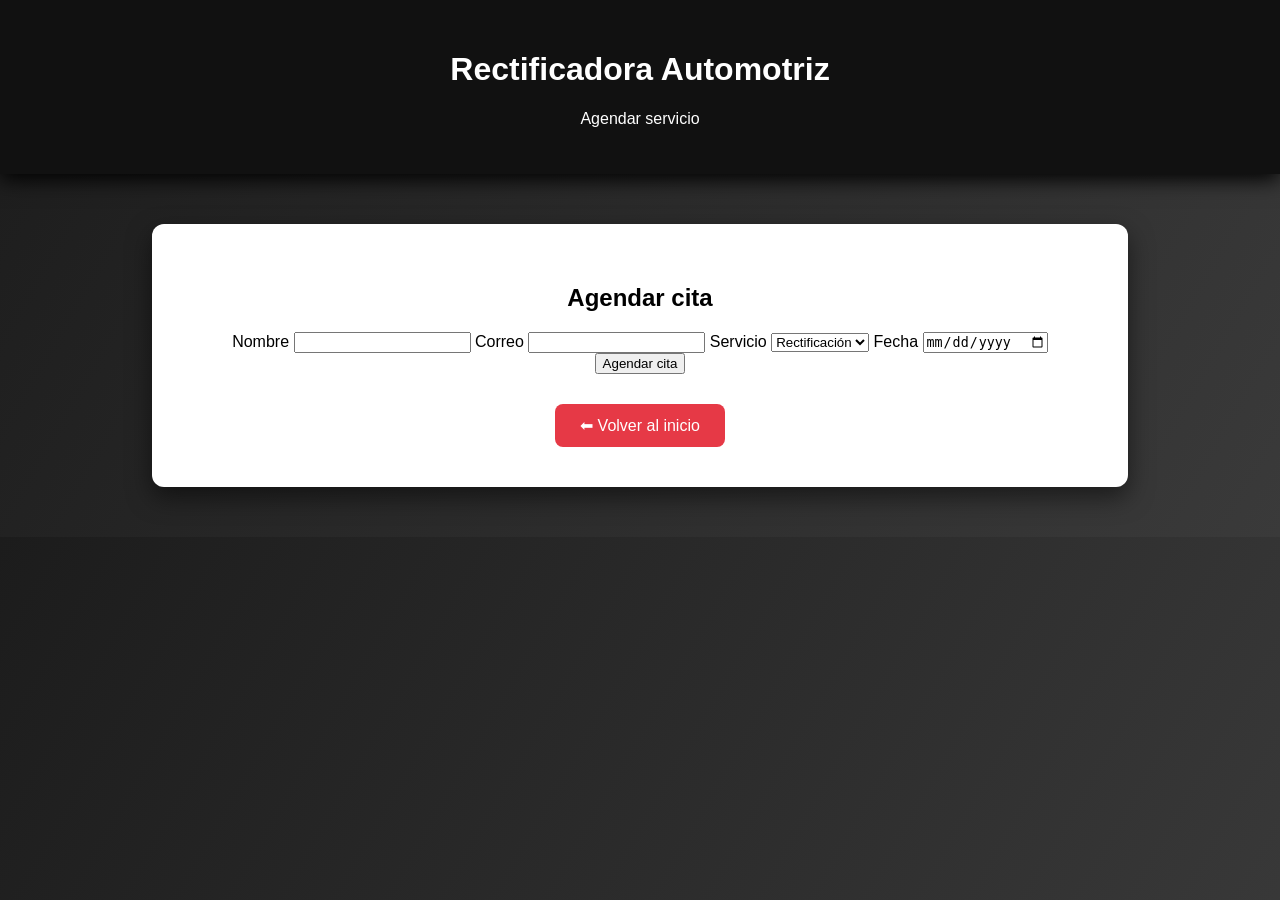
==== consultas.html @ a3625910 "Add files via upload" ====
<!DOCTYPE html>
<html lang="es">

<head>
<meta charset="UTF-8">
<title>Consultas</title>
<link rel="stylesheet" href="styles.css">
</head>

<body>

<header>
<h1>Rectificadora Automotriz</h1>
<p>Agendar servicio</p>
</header>

<div class="contenido">

<h2>Agendar cita</h2>

<form>

<label>Nombre</label>
<input type="text">

<label>Correo</label>
<input type="email">

<label>Servicio</label>

<select>
<option>Rectificación</option>
<option>Reparación</option>
<option>Pintado</option>
<option>Lavado</option>
<option>Encerado</option>
</select>

<label>Fecha</label>
<input type="date">

<button>Agendar cita</button>

</form>

<a class="volver" href="index.html">⬅ Volver al inicio</a>

</div>

</body>
</html>
---- styles.css ----
body{
font-family: Arial;
margin:0;
background:linear-gradient(120deg,#1c1c1c,#3a3a3a);
color:white;
text-align:center;
}

/* Header */

header{
background:#111;
padding:30px;
box-shadow:0px 5px 20px black;
}

/* Imagen inicio */

.imagen img{
width:60%;
margin-top:30px;
border-radius:12px;
box-shadow:0px 10px 30px rgba(0,0,0,0.6);
transition:transform 0.4s;
}

.imagen img:hover{
transform:scale(1.05);
}

/* Menu */

.menu{
display:flex;
flex-wrap:wrap;
justify-content:center;
gap:20px;
margin-top:40px;
}

.card{
background:white;
color:black;
width:200px;
padding:20px;
border-radius:12px;
text-decoration:none;
box-shadow:0px 5px 15px rgba(0,0,0,0.4);
transition:all 0.3s;
}

.card:hover{
transform:translateY(-8px);
background:#e63946;
color:white;
}

/* Contenido de páginas */

.contenido{
background:white;
color:black;
width:70%;
margin:50px auto;
padding:40px;
border-radius:12px;
box-shadow:0px 10px 25px rgba(0,0,0,0.5);
}

/* Tablas */

table{
width:100%;
border-collapse:collapse;
margin-top:20px;
}

table, th, td{
border:1px solid #ccc;
}

th{
background:#e63946;
color:white;
}

th, td{
padding:10px;
}

/* Boton volver */

.volver{
display:inline-block;
margin-top:30px;
padding:12px 25px;
background:#e63946;
color:white;
text-decoration:none;
border-radius:8px;
transition:0.3s;
}

.volver:hover{
background:#c1121f;
}
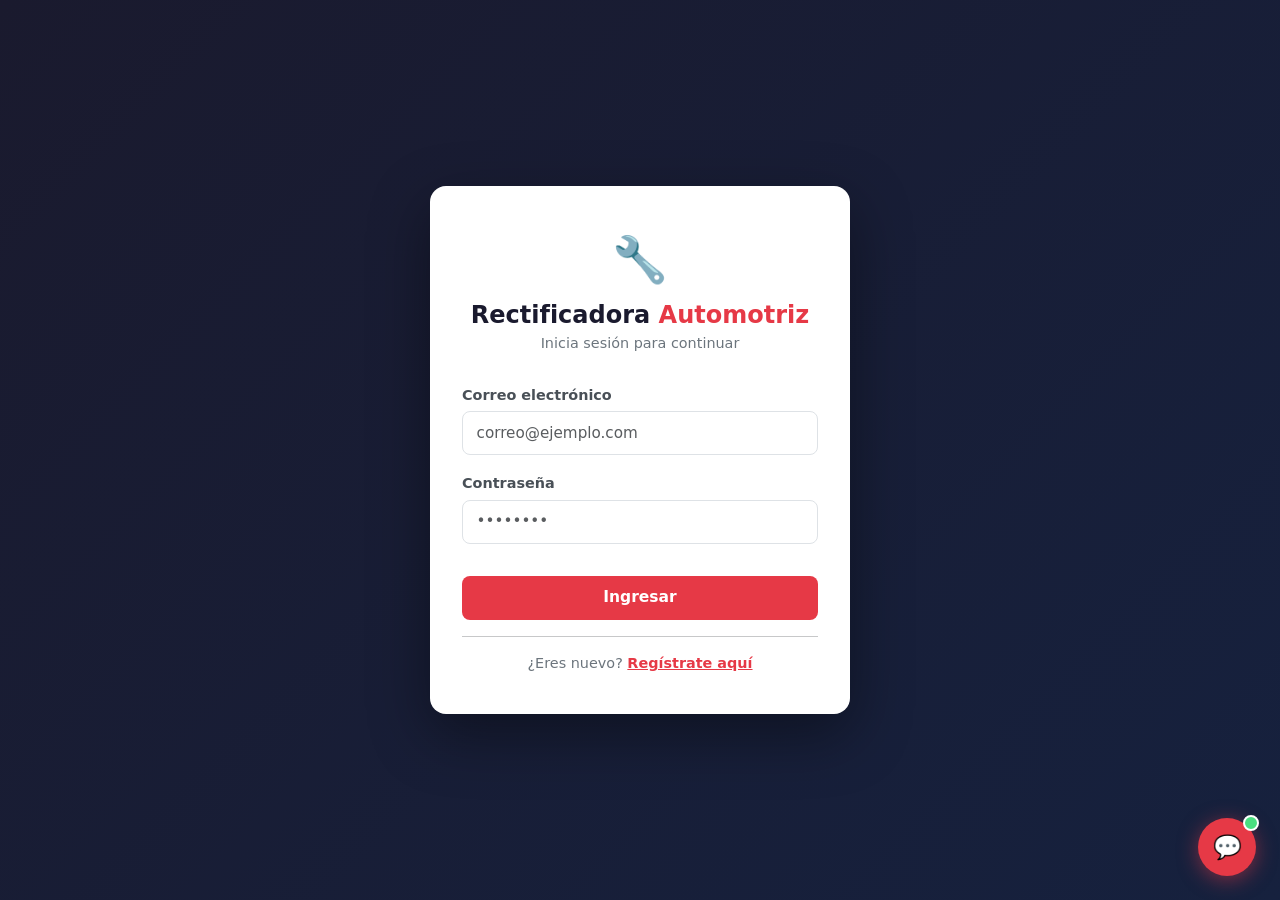
==== commit 7c3069c1: "Add files via upload" ====
--- a/consultas.html
+++ b/consultas.html
@@ -1,51 +1,148 @@
-<!DOCTYPE html>
-<html lang="es">
-
-<head>
-<meta charset="UTF-8">
-<title>Consultas</title>
-<link rel="stylesheet" href="styles.css">
-</head>
-
-<body>
-
-<header>
-<h1>Rectificadora Automotriz</h1>
-<p>Agendar servicio</p>
-</header>
-
-<div class="contenido">
-
-<h2>Agendar cita</h2>
-
-<form>
-
-<label>Nombre</label>
-<input type="text">
-
-<label>Correo</label>
-<input type="email">
-
-<label>Servicio</label>
-
-<select>
-<option>Rectificación</option>
-<option>Reparación</option>
-<option>Pintado</option>
-<option>Lavado</option>
-<option>Encerado</option>
-</select>
-
-<label>Fecha</label>
-<input type="date">
-
-<button>Agendar cita</button>
-
-</form>
-
-<a class="volver" href="index.html">⬅ Volver al inicio</a>
-
-</div>
-
-</body>
-</html>+<!DOCTYPE html>
+<html lang="es">
+<head>
+<meta charset="UTF-8">
+<meta name="viewport" content="width=device-width, initial-scale=1.0">
+<title>Agendar Cita – Rectificadora Automotriz</title>
+<link href="https://cdn.jsdelivr.net/npm/bootstrap@5.3.3/dist/css/bootstrap.min.css" rel="stylesheet">
+<link rel="stylesheet" href="styles.css">
+</head>
+<body>
+
+<!-- NAVBAR -->
+<nav class="navbar navbar-expand-lg">
+  <div class="container-fluid px-4">
+    <a class="navbar-brand" href="index.html">🔧 Rectificadora <span>Automotriz</span></a>
+    <button class="navbar-toggler" type="button" data-bs-toggle="collapse" data-bs-target="#navMenu">
+      <span class="navbar-toggler-icon"></span>
+    </button>
+    <div class="collapse navbar-collapse" id="navMenu">
+      <ul class="navbar-nav me-auto ms-3 gap-1">
+        <li class="nav-item"><a class="nav-link" href="index.html">🏠 Inicio</a></li>
+        <li class="nav-item"><a class="nav-link" href="precios.html">💰 Precios</a></li>
+        <li class="nav-item"><a class="nav-link" href="servicios.html">🛠 Servicios</a></li>
+        <li class="nav-item"><a class="nav-link active" href="consultas.html">📅 Agendar</a></li>
+        <li class="nav-item"><a class="nav-link" href="locaciones.html">📍 Locaciones</a></li>
+        <li class="nav-item"><a class="nav-link" href="refacciones.html">🔩 Refacciones</a></li>
+      </ul>
+      <div class="d-flex align-items-center gap-3 mt-2 mt-lg-0">
+        <span class="badge-user" id="navUsuario"></span>
+        <button onclick="logout()" class="btn-outline-rojo" style="border-color:rgba(255,255,255,0.4); color:rgba(255,255,255,0.8);">Cerrar sesión</button>
+      </div>
+    </div>
+  </div>
+</nav>
+
+<!-- HERO -->
+<div class="hero">
+  <h1>📅 Agendar Cita</h1>
+  <p>Reserva tu servicio en minutos</p>
+</div>
+
+<!-- CONTENIDO -->
+<div class="container">
+  <div class="card-content" style="max-width:540px;">
+    <h5 class="fw-bold mb-4" style="color:#1a1a2e;">Nueva cita</h5>
+
+    <form id="formCita" novalidate>
+
+      <div class="mb-3">
+        <label for="servicio" class="form-label">Servicio</label>
+        <select class="form-select" id="servicio" required>
+          <option value="">— Selecciona un servicio —</option>
+          <option value="Rectificación de motor">Rectificación de motor</option>
+          <option value="Reparación mecánica">Reparación mecánica</option>
+          <option value="Pintado automotriz">Pintado automotriz</option>
+          <option value="Lavado profesional">Lavado profesional</option>
+          <option value="Encerado">Encerado</option>
+        </select>
+        <div class="invalid-feedback">Selecciona un servicio.</div>
+      </div>
+
+      <div class="mb-3">
+        <label for="fecha" class="form-label">Fecha</label>
+        <input type="date" class="form-control" id="fecha" required>
+        <div class="invalid-feedback">Selecciona una fecha válida (no en el pasado).</div>
+      </div>
+
+      <div class="mb-3">
+        <label for="hora" class="form-label">Hora</label>
+        <input type="time" class="form-control" id="hora" required min="09:00" max="18:00">
+        <div class="invalid-feedback">Selecciona una hora entre 09:00 y 18:00.</div>
+      </div>
+
+      <div id="mensajeCita"></div>
+
+      <div class="d-flex gap-2 mt-4 flex-wrap">
+        <button type="submit" class="btn-rojo" id="btnAgendar">
+          <span class="spinner-btn" id="spinner"></span>
+          Confirmar cita
+        </button>
+        <a href="ver_citas.html" class="btn-outline-rojo">📋 Ver mis citas</a>
+      </div>
+
+    </form>
+  </div>
+</div>
+
+<div class="footer">© 2026 Rectificadora Automotriz</div>
+
+<script src="https://cdn.jsdelivr.net/npm/bootstrap@5.3.3/dist/js/bootstrap.bundle.min.js"></script>
+<script src="session.js"></script>
+<script>
+// Fecha mínima = hoy
+document.getElementById("fecha").min = new Date().toISOString().split("T")[0];
+
+document.getElementById("formCita").addEventListener("submit", function(e) {
+  e.preventDefault();
+
+  const servicio = document.getElementById("servicio");
+  const fecha    = document.getElementById("fecha");
+  const hora     = document.getElementById("hora");
+  const msg      = document.getElementById("mensajeCita");
+  const btn      = document.getElementById("btnAgendar");
+  const spinner  = document.getElementById("spinner");
+
+  [servicio, fecha, hora].forEach(el => el.classList.remove("is-invalid","is-valid"));
+  msg.innerHTML = "";
+
+  let valido = true;
+  if (!servicio.value) { servicio.classList.add("is-invalid"); valido = false; } else servicio.classList.add("is-valid");
+  if (!fecha.value || fecha.value < new Date().toISOString().split("T")[0]) { fecha.classList.add("is-invalid"); valido = false; } else fecha.classList.add("is-valid");
+  if (!hora.value || hora.value < "09:00" || hora.value > "18:00") { hora.classList.add("is-invalid"); valido = false; } else hora.classList.add("is-valid");
+
+  if (!valido) {
+    msg.innerHTML = `<div class="alerta alerta-error">❌ Por favor corrige los campos marcados.</div>`;
+    return;
+  }
+
+  btn.disabled = true;
+  spinner.style.display = "inline-block";
+
+  setTimeout(() => {
+    const usuario = JSON.parse(localStorage.getItem("usuarioActivo"));
+    const citas   = JSON.parse(localStorage.getItem("citas")) || [];
+
+    citas.push({
+      nombre:   usuario.nombre,
+      correo:   usuario.correo,
+      servicio: servicio.value,
+      fecha:    fecha.value,
+      hora:     hora.value
+    });
+
+    localStorage.setItem("citas", JSON.stringify(citas));
+
+    btn.disabled = false;
+    spinner.style.display = "none";
+
+    msg.innerHTML = `<div class="alerta alerta-exito">✅ ¡Cita registrada con éxito! Te esperamos el <strong>${fecha.value}</strong> a las <strong>${hora.value}</strong>.</div>`;
+
+    // Limpiar form
+    [servicio, fecha, hora].forEach(el => { el.value = ""; el.classList.remove("is-valid"); });
+  }, 700);
+});
+</script>
+<script src="chatbot.js"></script>
+</body>
+</html>
--- a/styles.css
+++ b/styles.css
@@ -1,106 +1,107 @@
-body{
-font-family: Arial;
-margin:0;
-background:linear-gradient(120deg,#1c1c1c,#3a3a3a);
-color:white;
-text-align:center;
-}
-
-/* Header */
-
-header{
-background:#111;
-padding:30px;
-box-shadow:0px 5px 20px black;
-}
-
-/* Imagen inicio */
-
-.imagen img{
-width:60%;
-margin-top:30px;
-border-radius:12px;
-box-shadow:0px 10px 30px rgba(0,0,0,0.6);
-transition:transform 0.4s;
-}
-
-.imagen img:hover{
-transform:scale(1.05);
-}
-
-/* Menu */
-
-.menu{
-display:flex;
-flex-wrap:wrap;
-justify-content:center;
-gap:20px;
-margin-top:40px;
-}
-
-.card{
-background:white;
-color:black;
-width:200px;
-padding:20px;
-border-radius:12px;
-text-decoration:none;
-box-shadow:0px 5px 15px rgba(0,0,0,0.4);
-transition:all 0.3s;
-}
-
-.card:hover{
-transform:translateY(-8px);
-background:#e63946;
-color:white;
-}
-
-/* Contenido de páginas */
-
-.contenido{
-background:white;
-color:black;
-width:70%;
-margin:50px auto;
-padding:40px;
-border-radius:12px;
-box-shadow:0px 10px 25px rgba(0,0,0,0.5);
-}
-
-/* Tablas */
-
-table{
-width:100%;
-border-collapse:collapse;
-margin-top:20px;
-}
-
-table, th, td{
-border:1px solid #ccc;
-}
-
-th{
-background:#e63946;
-color:white;
-}
-
-th, td{
-padding:10px;
-}
-
-/* Boton volver */
-
-.volver{
-display:inline-block;
-margin-top:30px;
-padding:12px 25px;
-background:#e63946;
-color:white;
-text-decoration:none;
-border-radius:8px;
-transition:0.3s;
-}
-
-.volver:hover{
-background:#c1121f;
-}+/* ===== PALETA DE COLORES ===== */
+:root {
+  --rojo:     #e63946;
+  --rojo-dark:#c1121f;
+  --carbon:   #1a1a2e;
+  --gris:     #16213e;
+  --blanco:   #f8f9fa;
+  --texto:    #212529;
+  --sombra:   0 4px 24px rgba(0,0,0,0.13);
+  --radio:    12px;
+}
+
+body {
+  font-family: 'Segoe UI', system-ui, sans-serif;
+  background: #f0f2f5;
+  color: var(--texto);
+  min-height: 100vh;
+}
+
+/* NAVBAR */
+.navbar { background: var(--carbon) !important; box-shadow: 0 2px 16px rgba(0,0,0,0.4); }
+.navbar-brand { font-weight: 800; font-size: 1.15rem; color: white !important; letter-spacing: 0.4px; }
+.navbar-brand span { color: var(--rojo); }
+.nav-link { color: rgba(255,255,255,0.8) !important; font-weight: 500; border-radius: 6px; transition: all 0.2s; }
+.nav-link:hover { color: white !important; background: rgba(255,255,255,0.1); }
+.nav-link.active { color: white !important; background: var(--rojo) !important; }
+.navbar-toggler { border-color: rgba(255,255,255,0.3); }
+.navbar-toggler-icon { filter: invert(1); }
+
+/* HERO */
+.hero { background: linear-gradient(135deg, var(--carbon) 0%, var(--gris) 100%); color: white; padding: 3rem 1rem 2rem; text-align: center; }
+.hero h1 { font-weight: 800; font-size: clamp(1.5rem, 4vw, 2.5rem); }
+.hero p  { color: rgba(255,255,255,0.7); font-size: 1rem; margin-bottom: 0; }
+
+/* HERO IMG */
+.hero-img { width: 100%; max-height: 320px; object-fit: cover; border-radius: var(--radio); box-shadow: var(--sombra); }
+
+/* CARDS MENÚ */
+.card-menu { background: white; border: none; border-radius: var(--radio); box-shadow: var(--sombra); text-decoration: none; color: var(--texto); transition: transform 0.25s, box-shadow 0.25s; display: block; padding: 1.8rem 1rem; text-align: center; }
+.card-menu:hover { transform: translateY(-6px); box-shadow: 0 14px 32px rgba(230,57,70,0.22); color: var(--texto); }
+.card-menu .icon { font-size: 2.2rem; margin-bottom: 0.6rem; }
+.card-menu h5 { font-weight: 700; color: var(--rojo); margin-bottom: 0.25rem; font-size: 1.05rem; }
+.card-menu p  { font-size: 0.85rem; color: #6c757d; margin: 0; }
+
+/* CARD CONTENIDO */
+.card-content { background: white; border-radius: var(--radio); box-shadow: var(--sombra); padding: 2.2rem; margin: 2rem auto; }
+
+/* FORMULARIOS */
+.form-label { font-weight: 600; color: #495057; margin-bottom: 0.3rem; font-size: 0.9rem; }
+.form-control, .form-select { border-radius: 8px; border: 1.5px solid #dee2e6; padding: 0.6rem 0.85rem; transition: border-color 0.2s, box-shadow 0.2s; font-size: 0.95rem; }
+.form-control:focus, .form-select:focus { border-color: var(--rojo); box-shadow: 0 0 0 3px rgba(230,57,70,0.15); outline: none; }
+.form-control.is-invalid { border-color: #dc3545; }
+.form-control.is-valid, .form-select.is-valid { border-color: #198754; }
+
+/* BOTONES */
+.btn-rojo { background: var(--rojo); color: white; border: none; border-radius: 8px; padding: 0.65rem 2rem; font-weight: 600; font-size: 0.97rem; transition: background 0.2s, transform 0.15s; cursor: pointer; text-decoration: none; display: inline-block; }
+.btn-rojo:hover { background: var(--rojo-dark); color: white; transform: translateY(-1px); }
+.btn-rojo:disabled { opacity: 0.65; cursor: not-allowed; transform: none; }
+.btn-outline-rojo { background: transparent; color: var(--rojo); border: 2px solid var(--rojo); border-radius: 8px; padding: 0.55rem 1.4rem; font-weight: 600; font-size: 0.93rem; transition: all 0.2s; text-decoration: none; display: inline-block; }
+.btn-outline-rojo:hover { background: var(--rojo); color: white; }
+
+/* ALERTAS */
+.alerta { border-radius: 8px; padding: 0.8rem 1.1rem; font-weight: 500; font-size: 0.92rem; display: flex; align-items: center; gap: 0.5rem; margin-top: 1rem; }
+.alerta-exito { background: #d1fadf; color: #166534; border: 1.5px solid #86efac; }
+.alerta-error  { background: #fee2e2; color: #991b1b; border: 1.5px solid #fca5a5; }
+.alerta-info   { background: #dbeafe; color: #1e40af; border: 1.5px solid #93c5fd; }
+
+/* TABLA */
+.tabla-custom { width: 100%; border-collapse: separate; border-spacing: 0; border-radius: 10px; overflow: hidden; box-shadow: 0 2px 12px rgba(0,0,0,0.08); }
+.tabla-custom thead th { background: var(--carbon); color: white; padding: 0.85rem 1rem; font-weight: 600; font-size: 0.85rem; text-transform: uppercase; letter-spacing: 0.5px; }
+.tabla-custom tbody td { padding: 0.8rem 1rem; border-bottom: 1px solid #f0f0f0; font-size: 0.93rem; }
+.tabla-custom tbody tr:last-child td { border-bottom: none; }
+.tabla-custom tbody tr:hover { background: #fff5f5; }
+.tabla-custom .precio { font-weight: 700; color: var(--rojo); }
+
+/* BADGE USUARIO NAVBAR */
+.badge-user { background: rgba(255,255,255,0.12); color: white; border-radius: 20px; padding: 0.3rem 0.9rem; font-size: 0.82rem; font-weight: 500; }
+
+/* SUCURSALES */
+.sucursal-card { background: #f8f9fa; border-left: 4px solid var(--rojo); border-radius: 0 10px 10px 0; padding: 1.1rem 1.4rem; margin-bottom: 1rem; }
+.sucursal-card h5 { font-weight: 700; margin-bottom: 0.25rem; color: var(--carbon); }
+.sucursal-card p  { margin: 0.1rem 0; color: #6c757d; font-size: 0.9rem; }
+
+/* CITAS ADMIN */
+.cita-item { background: #f8f9fa; border-radius: 10px; padding: 1rem 1.3rem; margin-bottom: 0.75rem; display: flex; align-items: center; justify-content: space-between; flex-wrap: wrap; gap: 0.5rem; border-left: 4px solid var(--rojo); }
+.cita-info p { margin: 0; font-size: 0.9rem; color: #495057; }
+.cita-info strong { color: var(--carbon); }
+
+/* SPINNER */
+.spinner-btn { width: 1rem; height: 1rem; border: 2px solid rgba(255,255,255,0.4); border-top-color: white; border-radius: 50%; animation: spin 0.7s linear infinite; display: none; vertical-align: middle; margin-right: 0.3rem; }
+@keyframes spin { to { transform: rotate(360deg); } }
+
+/* EMPTY STATE */
+.empty-state { text-align: center; padding: 3rem 1rem; color: #adb5bd; }
+.empty-state .icon { font-size: 3.5rem; margin-bottom: 1rem; }
+
+/* FOOTER */
+.footer { text-align: center; padding: 1.5rem; color: #adb5bd; font-size: 0.82rem; margin-top: 1rem; border-top: 1px solid #e9ecef; }
+
+/* RESPONSIVE */
+@media (max-width: 768px) {
+  .card-content { padding: 1.3rem 1rem; margin: 1rem 0.5rem; }
+  .hero { padding: 2rem 1rem 1.5rem; }
+  .btn-rojo, .btn-outline-rojo { width: 100%; text-align: center; margin-bottom: 0.5rem; }
+  .cita-item { flex-direction: column; align-items: flex-start; }
+  .tabla-custom thead th, .tabla-custom tbody td { padding: 0.6rem 0.5rem; font-size: 0.8rem; }
+}
